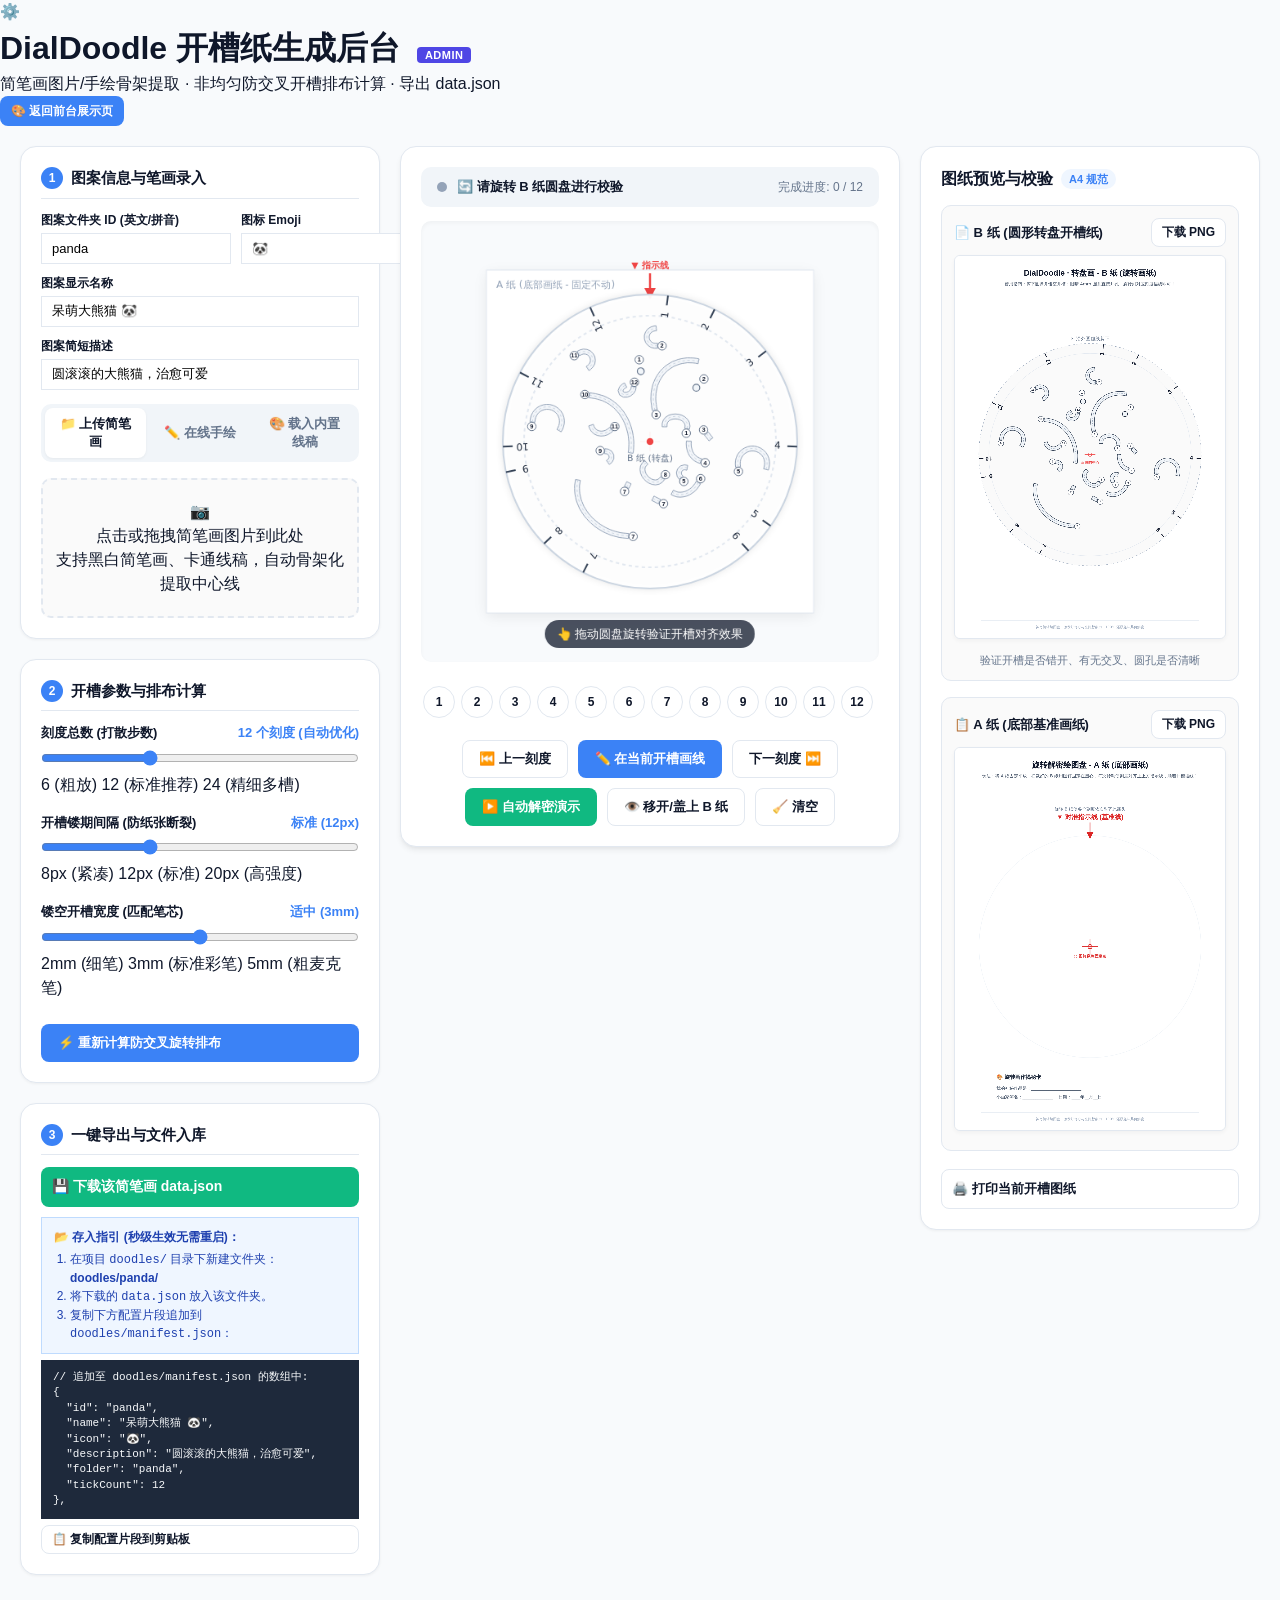
==== admin.html @ 99092602 "feat: split user display and admin generator, support precomputed doodle data management" ====
<!DOCTYPE html>
<html lang="zh-CN">
<head>
  <meta charset="UTF-8">
  <meta name="viewport" content="width=device-width, initial-scale=1.0">
  <title>转盘画 · 后台开槽纸生成管理 - DialDoodle Admin</title>
  <link rel="stylesheet" href="css/style.css">
  <style>
    .admin-badge {
      background: #4F46E5;
      color: #FFFFFF;
      font-size: 11px;
      padding: 2px 8px;
      border-radius: 4px;
      font-weight: 700;
      letter-spacing: 0.5px;
      margin-left: 8px;
    }
    .form-row {
      display: flex;
      gap: 10px;
      margin-bottom: 10px;
    }
    .form-group {
      flex: 1;
      display: flex;
      flex-direction: column;
      gap: 4px;
    }
    .form-label {
      font-size: 12px;
      font-weight: 600;
      color: var(--text-main);
    }
    .form-input {
      padding: 7px 10px;
      font-size: 13px;
      border: 1px solid var(--border-color);
      border-radius: var(--radius-sm);
      outline: none;
      transition: border-color 0.2s;
    }
    .form-input:focus {
      border-color: var(--primary);
      box-shadow: 0 0 0 2px rgba(37, 99, 235, 0.15);
    }
    .step-header {
      display: flex;
      align-items: center;
      gap: 8px;
      margin-bottom: 12px;
      padding-bottom: 8px;
      border-bottom: 1px solid var(--border-color);
    }
    .step-num {
      width: 22px;
      height: 22px;
      border-radius: 50%;
      background: var(--primary);
      color: #fff;
      display: flex;
      align-items: center;
      justify-content: center;
      font-size: 12px;
      font-weight: 700;
    }
    .code-box {
      background: #1E293B;
      color: #F8FAFC;
      padding: 10px 12px;
      border-radius: var(--radius-sm);
      font-family: Consolas, monospace;
      font-size: 11px;
      overflow-x: auto;
      margin-top: 6px;
      line-height: 1.4;
      white-space: pre;
    }
    .file-guide {
      background: #EFF6FF;
      border: 1px solid #BFDBFE;
      border-radius: var(--radius-sm);
      padding: 10px 12px;
      font-size: 12px;
      color: #1E40AF;
      line-height: 1.5;
      margin-top: 10px;
    }
    .file-guide ol {
      margin: 4px 0 0 16px;
      padding: 0;
    }
  </style>
</head>
<body>

  <!-- 顶部导航栏 -->
  <header class="navbar">
    <div class="navbar-brand">
      <div class="brand-logo">⚙️</div>
      <div class="brand-info">
        <h1 class="brand-title">
          DialDoodle 开槽纸生成后台
          <span class="admin-badge">ADMIN</span>
        </h1>
        <p class="brand-subtitle">简笔画图片/手绘骨架提取 · 非均匀防交叉开槽排布计算 · 导出 data.json</p>
      </div>
    </div>
    <div class="navbar-actions">
      <a href="index.html" class="btn btn-primary btn-sm" style="text-decoration: none;">
        🎨 返回前台展示页
      </a>
    </div>
  </header>

  <!-- 主布局网格 -->
  <main class="app-container">

    <!-- 左侧：输入与算法计算 -->
    <aside class="panel-left">

      <!-- 步骤 1: 简笔画基本信息与输入 -->
      <section class="card">
        <div class="step-header">
          <div class="step-num">1</div>
          <h3 style="font-size: 15px; font-weight: 700; margin: 0;">图案信息与笔画录入</h3>
        </div>

        <!-- 基本元数据 -->
        <div class="form-row">
          <div class="form-group" style="flex: 1.2;">
            <label class="form-label" for="inputDoodleId">图案文件夹 ID (英文/拼音)</label>
            <input type="text" id="inputDoodleId" class="form-input" value="panda" placeholder="如 panda, cat">
          </div>
          <div class="form-group" style="flex: 0.8;">
            <label class="form-label" for="inputDoodleIcon">图标 Emoji</label>
            <input type="text" id="inputDoodleIcon" class="form-input" value="🐼" placeholder="如 🐼">
          </div>
        </div>

        <div class="form-group" style="margin-bottom: 10px;">
          <label class="form-label" for="inputDoodleName">图案显示名称</label>
          <input type="text" id="inputDoodleName" class="form-input" value="呆萌大熊猫 🐼" placeholder="如 呆萌大熊猫 🐼">
        </div>

        <div class="form-group" style="margin-bottom: 14px;">
          <label class="form-label" for="inputDoodleDesc">图案简短描述</label>
          <input type="text" id="inputDoodleDesc" class="form-input" value="圆滚滚的大熊猫，治愈可爱" placeholder="如 圆滚滚的大熊猫">
        </div>

        <!-- 录入方式选项卡 -->
        <div class="tab-header">
          <button class="tab-btn active" data-tab="upload">📁 上传简笔画</button>
          <button class="tab-btn" data-tab="doodle">✏️ 在线手绘</button>
          <button class="tab-btn" data-tab="preset">🎨 载入内置线稿</button>
        </div>

        <!-- Tab 1: 上传图片 -->
        <div class="tab-content" id="tab-upload">
          <div class="upload-dropzone" id="dropzone">
            <input type="file" id="fileInput" accept="image/*" style="display: none;">
            <div id="dropzonePrompt">
              <span class="upload-icon">📷</span>
              <p class="upload-text">点击或拖拽简笔画图片到此处</p>
              <p class="upload-hint">支持黑白简笔画、卡通线稿，自动骨架化提取中心线</p>
            </div>
            <div id="dropzonePreview" style="display: none; width: 100%; height: 100%; flex-direction: column; align-items: center; justify-content: center; gap: 8px;">
              <img id="uploadPreviewImg" style="max-width: 100%; max-height: 120px; object-fit: contain; border-radius: 4px; border: 1px solid #CBD5E1; background: #fff;">
              <span id="uploadFileName" style="font-size: 11px; color: #64748B; word-break: break-all;"></span>
            </div>
          </div>
          <div id="uploadActionBar" style="display: none; justify-content: center; margin-top: 8px;">
            <button class="btn btn-outline btn-sm" id="btnChangeImage">🔄 重新选择图片</button>
          </div>
          <div class="upload-progress-container" id="uploadProgressContainer" style="display: none; margin-top: 10px;">
            <div class="progress-bar-wrap">
              <div class="progress-bar-fill" id="uploadProgressBar" style="width: 0%;"></div>
            </div>
            <div class="progress-bar-text" id="uploadProgressText">正在处理...</div>
          </div>
        </div>

        <!-- Tab 2: 在线涂鸦板 -->
        <div class="tab-content" id="tab-doodle" style="display: none;">
          <div class="doodle-container">
            <canvas id="doodleCanvas" width="280" height="200"></canvas>
            <div class="doodle-tools">
              <button class="btn btn-outline btn-sm" id="btnClearDoodle">清空画布</button>
              <button class="btn btn-primary btn-sm" id="btnApplyDoodle">确认并提取笔画</button>
            </div>
          </div>
        </div>

        <!-- Tab 3: 内置线稿参考 -->
        <div class="tab-content" id="tab-preset" style="display: none;">
          <div class="preset-grid" id="adminPresetGrid">
            <!-- 由 JS 填充内置预设 -->
          </div>
        </div>

      </section>

      <!-- 步骤 2: 开槽计算与排布参数 -->
      <section class="card">
        <div class="step-header">
          <div class="step-num">2</div>
          <h3 style="font-size: 15px; font-weight: 700; margin: 0;">开槽参数与排布计算</h3>
        </div>

        <!-- 刻度数量 -->
        <div class="control-group">
          <div class="control-label">
            <span>刻度总数 (打散步数)</span>
            <span class="val-tag" id="tickCountVal">12 个刻度</span>
          </div>
          <input type="range" class="range-slider" id="tickCountRange" min="6" max="24" step="1" value="12">
          <div class="slider-marks">
            <span>6 (粗放)</span>
            <span>12 (标准推荐)</span>
            <span>24 (精细多槽)</span>
          </div>
        </div>

        <!-- 开槽安全间隔 -->
        <div class="control-group">
          <div class="control-label">
            <span>开槽镂期间隔 (防纸张断裂)</span>
            <span class="val-tag" id="clearanceVal">标准 (12px)</span>
          </div>
          <input type="range" class="range-slider" id="clearanceRange" min="8" max="20" step="2" value="12">
          <div class="slider-marks">
            <span>8px (紧凑)</span>
            <span>12px (标准)</span>
            <span>20px (高强度)</span>
          </div>
        </div>

        <!-- 开槽宽度 -->
        <div class="control-group">
          <div class="control-label">
            <span>镂空开槽宽度 (匹配笔芯)</span>
            <span class="val-tag" id="slotWidthVal">适中 (3mm)</span>
          </div>
          <input type="range" class="range-slider" id="slotWidthRange" min="2" max="10" step="1" value="6">
          <div class="slider-marks">
            <span>2mm (细笔)</span>
            <span>3mm (标准彩笔)</span>
            <span>5mm (粗麦克笔)</span>
          </div>
        </div>

        <!-- 重新计算按钮 -->
        <button class="btn btn-primary" id="btnRegenerateAdmin" style="width: 100%; margin-top: 8px;">
          ⚡ 重新计算防交叉旋转排布
        </button>
      </section>

      <!-- 步骤 3: 导出与存入 doodles/ 目录指引 -->
      <section class="card">
        <div class="step-header">
          <div class="step-num">3</div>
          <h3 style="font-size: 15px; font-weight: 700; margin: 0;">一键导出与文件入库</h3>
        </div>

        <button class="btn btn-success" id="btnDownloadDataJson" style="width: 100%; padding: 10px; font-size: 14px; font-weight: 700;">
          💾 下载该简笔画 data.json
        </button>

        <div class="file-guide">
          <strong>📂 存入指引 (秒级生效无需重启)：</strong>
          <ol>
            <li>在项目 <code>doodles/</code> 目录下新建文件夹：<br><strong id="guideFolderText">doodles/panda/</strong></li>
            <li>将下载的 <code>data.json</code> 放入该文件夹。</li>
            <li>复制下方配置片段追加到 <code>doodles/manifest.json</code>：</li>
          </ol>
        </div>

        <div class="code-box" id="manifestSnippetCode">
// 计算完成后在此生成 manifest.json 配置片段
        </div>

        <button class="btn btn-outline btn-sm" id="btnCopySnippet" style="width: 100%; margin-top: 6px;">
          📋 复制配置片段到剪贴板
        </button>
      </section>

    </aside>

    <!-- 中间：模拟解密与验证 -->
    <section class="simulator-section">
      <div class="simulator-card">
        
        <!-- 状态栏 -->
        <div class="simulator-status-bar">
          <div class="status-left">
            <div class="status-indicator" id="statusIndicator"></div>
            <div class="status-text" id="statusText">等待计算或载入笔画...</div>
          </div>
          <div class="status-right" id="statusProgress">
            完成进度: 0 / 12
          </div>
        </div>

        <!-- 模拟器画布容器 -->
        <div class="simulator-canvas-wrapper">
          <canvas id="simCanvas" width="560" height="540"></canvas>
          <div class="drag-hint">
            <span>👆 拖动圆盘旋转验证开槽对齐效果</span>
          </div>
        </div>

        <!-- 刻度快速导航指示胶囊 -->
        <div class="tick-pills-scroll" id="tickPillsContainer"></div>

        <!-- 模拟操作按钮群 -->
        <div class="btn-row" style="margin-top: 14px;">
          <button class="btn btn-outline" id="btnPrevTick">⏮️ 上一刻度</button>
          <button class="btn btn-primary" id="btnDrawStroke">✏️ 在当前开槽画线</button>
          <button class="btn btn-outline" id="btnNextTick">下一刻度 ⏭️</button>
          <button class="btn btn-success" id="btnAutoPlay">▶️ 自动解密演示</button>
          <button class="btn btn-outline" id="btnToggleBPaper">👁️ 移开/盖上 B 纸</button>
          <button class="btn btn-outline" id="btnClearSim">🧹 清空</button>
        </div>

      </div>
    </section>

    <!-- 右侧：图纸预览与验证 -->
    <aside class="panel-export">
      <div class="card">
        <h3 class="card-title">
          <span>图纸预览与校验</span>
          <span class="badge">A4 规范</span>
        </h3>

        <div class="preview-cards">
          
          <!-- B 纸预览卡片 -->
          <div class="preview-box print-page" id="bPaperBox">
            <h4>
              <span>📄 B 纸 (圆形转盘开槽纸)</span>
              <button class="btn btn-outline btn-sm" id="btnDownloadB">下载 PNG</button>
            </h4>
            <canvas id="bPaperCanvas"></canvas>
            <p style="font-size: 11px; color: #64748B; margin-top: 6px;">验证开槽是否错开、有无交叉、圆孔是否清晰</p>
          </div>

          <!-- A 纸预览卡片 -->
          <div class="preview-box print-page" id="aPaperBox">
            <h4>
              <span>📋 A 纸 (底部基准画纸)</span>
              <button class="btn btn-outline btn-sm" id="btnDownloadA">下载 PNG</button>
            </h4>
            <canvas id="aPaperCanvas"></canvas>
          </div>

        </div>

        <div style="margin-top: 18px;">
          <button class="btn btn-outline" id="btnPrintAll" style="width: 100%; padding: 10px;">
            🖨️ 打印当前开槽图纸
          </button>
        </div>

      </div>
    </aside>

  </main>

  <!-- 引入管理员脚本 -->
  <script type="module" src="js/admin.js"></script>

</body>
</html>
---- css/style.css ----
/* 全局基础与重置 */
:root {
  --primary: #3B82F6;
  --primary-hover: #2563EB;
  --primary-light: #EFF6FF;
  --success: #10B981;
  --accent: #F59E0B;
  --danger: #EF4444;
  --bg-main: #F8FAFC;
  --bg-card: #FFFFFF;
  --border-color: #E2E8F0;
  --text-main: #0F172A;
  --text-muted: #64748B;
  --radius-lg: 16px;
  --radius-md: 10px;
  --shadow-sm: 0 1px 3px rgba(0, 0, 0, 0.05);
  --shadow-md: 0 4px 6px -1px rgba(0, 0, 0, 0.07), 0 2px 4px -2px rgba(0, 0, 0, 0.05);
  --shadow-lg: 0 10px 15px -3px rgba(0, 0, 0, 0.08), 0 4px 6px -4px rgba(0, 0, 0, 0.03);
}

* {
  box-sizing: border-box;
  margin: 0;
  padding: 0;
}

body {
  font-family: -apple-system, BlinkMacSystemFont, "Segoe UI", Roboto, "PingFang SC", "Hiragino Sans GB", "Microsoft YaHei", sans-serif;
  background-color: var(--bg-main);
  color: var(--text-main);
  line-height: 1.5;
  -webkit-font-smoothing: antialiased;
}

/* 顶部导航栏 */
.header {
  background: var(--bg-card);
  border-bottom: 1px solid var(--border-color);
  padding: 14px 24px;
  display: flex;
  align-items: center;
  justify-content: space-between;
  box-shadow: var(--shadow-sm);
  position: sticky;
  top: 0;
  z-index: 100;
}

.logo-area {
  display: flex;
  align-items: center;
  gap: 12px;
}

.logo-icon {
  width: 38px;
  height: 38px;
  background: linear-gradient(135deg, #3B82F6, #8B5CF6);
  border-radius: 10px;
  display: flex;
  align-items: center;
  justify-content: center;
  color: #fff;
  font-size: 20px;
}

.logo-text h1 {
  font-size: 18px;
  font-weight: 700;
  color: var(--text-main);
}

.logo-text p {
  font-size: 12px;
  color: var(--text-muted);
}

.header-actions {
  display: flex;
  gap: 12px;
}

/* 主体容器 */
.app-container {
  max-width: 1440px;
  margin: 20px auto;
  padding: 0 20px;
  display: grid;
  grid-template-columns: 360px 1fr 340px;
  gap: 20px;
}

@media (max-width: 1200px) {
  .app-container {
    grid-template-columns: 340px 1fr;
  }
  .panel-export {
    grid-column: span 2;
  }
}

@media (max-width: 860px) {
  .app-container {
    grid-template-columns: 1fr;
  }
  .panel-export {
    grid-column: span 1;
  }
}

/* 卡片通用样式 */
.card {
  background: var(--bg-card);
  border-radius: var(--radius-lg);
  border: 1px solid var(--border-color);
  box-shadow: var(--shadow-sm);
  padding: 20px;
  margin-bottom: 20px;
}

.card-title {
  font-size: 16px;
  font-weight: 700;
  margin-bottom: 14px;
  display: flex;
  align-items: center;
  gap: 8px;
}

.card-title .badge {
  font-size: 11px;
  background: var(--primary-light);
  color: var(--primary);
  padding: 2px 8px;
  border-radius: 12px;
  font-weight: 600;
}

/* Tab 切换 */
.tab-header {
  display: flex;
  background: #F1F5F9;
  padding: 4px;
  border-radius: var(--radius-md);
  margin-bottom: 16px;
  gap: 4px;
}

.tab-btn {
  flex: 1;
  padding: 7px 10px;
  border: none;
  background: transparent;
  font-size: 13px;
  font-weight: 600;
  color: var(--text-muted);
  border-radius: 8px;
  cursor: pointer;
  transition: all 0.2s;
  text-align: center;
}

.tab-btn.active {
  background: #FFFFFF;
  color: var(--text-main);
  box-shadow: var(--shadow-sm);
}

/* 预设网格 */
.preset-grid {
  display: grid;
  grid-template-columns: repeat(2, 1fr);
  gap: 10px;
}

.preset-card {
  border: 2px solid var(--border-color);
  border-radius: var(--radius-md);
  padding: 12px 10px;
  cursor: pointer;
  text-align: center;
  transition: all 0.2s cubic-bezier(0.4, 0, 0.2, 1);
  background: #FFFFFF;
  display: flex;
  flex-direction: column;
  align-items: center;
  gap: 6px;
  box-shadow: 0 1px 3px rgba(0, 0, 0, 0.04);
}

.preset-card:hover {
  border-color: var(--primary);
  background: var(--primary-light);
  transform: translateY(-2px);
  box-shadow: 0 4px 12px rgba(37, 99, 235, 0.12);
}

.preset-card.active {
  border-color: var(--primary);
  background: var(--primary-light);
  box-shadow: 0 0 0 2px rgba(37, 99, 235, 0.25);
}

.preset-card .card-icon {
  font-size: 26px;
  line-height: 1;
}

.preset-card .card-body {
  width: 100%;
}

.preset-card .card-name {
  font-size: 13px;
  font-weight: 700;
  color: var(--text-main);
  margin-bottom: 2px;
  white-space: nowrap;
  overflow: hidden;
  text-overflow: ellipsis;
}

.preset-card.active .card-name {
  color: var(--primary);
}

.preset-card .card-desc {
  font-size: 11px;
  color: var(--text-muted);
  line-height: 1.3;
  margin-bottom: 6px;
  display: -webkit-box;
  -webkit-line-clamp: 2;
  -webkit-box-orient: vertical;
  overflow: hidden;
}

.preset-card .card-badge {
  display: inline-block;
  font-size: 10px;
  font-weight: 600;
  padding: 1px 6px;
  border-radius: 10px;
  background: #E2E8F0;
  color: #475569;
}

.preset-card.active .card-badge {
  background: rgba(37, 99, 235, 0.15);
  color: var(--primary);
}

/* 涂鸦板容器 */
.doodle-container {
  text-align: center;
}

#doodleCanvas {
  border: 1px dashed var(--border-color);
  border-radius: var(--radius-md);
  background: #FFFFFF;
  cursor: crosshair;
  touch-action: none;
}

.doodle-tools {
  margin-top: 10px;
  display: flex;
  justify-content: center;
  gap: 8px;
}

/* 上传框 */
.upload-dropzone {
  border: 2px dashed var(--border-color);
  border-radius: var(--radius-md);
  padding: 16px 12px;
  text-align: center;
  cursor: pointer;
  background: #FAFAFA;
  transition: all 0.2s;
  min-height: 140px;
  display: flex;
  align-items: center;
  justify-content: center;
  position: relative;
  overflow: hidden;
}

.upload-dropzone:hover {
  border-color: var(--primary);
  background: var(--primary-light);
}

#dropzonePrompt {
  width: 100%;
}

#dropzonePreview {
  width: 100%;
  min-height: 140px;
  max-height: 190px;
  position: relative;
  display: flex;
  align-items: center;
  justify-content: center;
  padding: 4px;
}

#dropzonePreview img {
  max-width: 100%;
  max-height: 180px;
  object-fit: contain;
  border-radius: 6px;
  display: block;
}

/* 移至外部下方的操作栏，100% 杜绝遮挡原图任何区域 */
.upload-action-bar {
  margin-top: 10px;
  padding: 8px 12px;
  background: #F1F5F9;
  border: 1px solid #E2E8F0;
  border-radius: 8px;
  display: flex;
  justify-content: space-between;
  align-items: center;
}

.upload-file-tag {
  font-size: 12px;
  font-weight: 600;
  color: #334155;
  max-width: 170px;
  white-space: nowrap;
  overflow: hidden;
  text-overflow: ellipsis;
}

/* 进度条样式 */
.upload-progress-container {
  margin-top: 10px;
  padding: 8px 10px;
  background: #F8FAFC;
  border: 1px solid #E2E8F0;
  border-radius: 8px;
}

.progress-bar-track {
  width: 100%;
  height: 8px;
  background: #E2E8F0;
  border-radius: 9999px;
  overflow: hidden;
}

.progress-bar-fill {
  height: 100%;
  background: linear-gradient(90deg, #3B82F6, #10B981);
  border-radius: 9999px;
  transition: width 0.3s ease;
}

.progress-bar-text {
  font-size: 11px;
  color: #475569;
  margin-top: 5px;
  text-align: center;
  font-weight: 500;
}

/* 导入图片预览卡片 */
.upload-preview-card {
  border: 1px solid var(--border-color);
  border-radius: var(--radius-md);
  padding: 10px;
  background: #FFFFFF;
  box-shadow: var(--shadow-sm);
}

.preview-img-box {
  width: 100%;
  height: 155px;
  background: #F8FAFC;
  border-radius: 8px;
  display: flex;
  align-items: center;
  justify-content: center;
  overflow: hidden;
  border: 1px solid #E2E8F0;
}

.preview-img-box img {
  max-width: 100%;
  max-height: 100%;
  object-fit: contain;
}

.preview-meta {
  display: flex;
  align-items: center;
  justify-content: space-between;
  margin-top: 10px;
  padding: 0 4px;
}

.preview-info {
  display: flex;
  flex-direction: column;
  gap: 2px;
  max-width: 170px;
}

.preview-badge {
  font-size: 10px;
  font-weight: 600;
  color: #059669;
  background: #ECFDF5;
  padding: 1px 6px;
  border-radius: 4px;
  display: inline-block;
  width: fit-content;
}

.preview-filename {
  font-size: 12px;
  color: var(--text-main);
  white-space: nowrap;
  overflow: hidden;
  text-overflow: ellipsis;
  font-weight: 500;
}

/* 参数控制器 */
.control-group {
  margin-bottom: 16px;
}

.control-label {
  display: flex;
  justify-content: space-between;
  font-size: 13px;
  font-weight: 600;
  margin-bottom: 6px;
}

.control-label .val-tag {
  color: var(--primary);
  font-weight: 700;
}

input[type="range"] {
  width: 100%;
  accent-color: var(--primary);
  cursor: pointer;
}

.radio-group {
  display: flex;
  gap: 8px;
}

.radio-pill {
  flex: 1;
  border: 1px solid var(--border-color);
  padding: 7px 8px;
  border-radius: 8px;
  font-size: 12px;
  font-weight: 600;
  text-align: center;
  cursor: pointer;
  user-select: none;
  background: #FAFAFA;
}

.radio-pill.active {
  background: var(--primary-light);
  border-color: var(--primary);
  color: var(--primary);
}

/* 中间模拟器区域 */
.simulator-section {
  display: flex;
  flex-direction: column;
  gap: 16px;
}

.simulator-card {
  background: var(--bg-card);
  border-radius: var(--radius-lg);
  border: 1px solid var(--border-color);
  padding: 20px;
  display: flex;
  flex-direction: column;
  align-items: center;
  box-shadow: var(--shadow-md);
  position: relative;
}

.simulator-canvas-wrapper {
  position: relative;
  display: flex;
  justify-content: center;
  align-items: center;
  width: 100%;
  max-width: 560px;
  user-select: none;
  margin-bottom: 16px;
}

#simCanvas {
  width: 100%;
  max-width: 560px;
  height: auto;
  aspect-ratio: 560 / 540;
  border-radius: var(--radius-md);
  cursor: grab;
  touch-action: none;
  background: #F8FAFC;
  box-shadow: inset 0 2px 4px rgba(0,0,0,0.04);
}

#simCanvas:active {
  cursor: grabbing;
}

/* 提示气泡 */
.drag-hint {
  position: absolute;
  bottom: 14px;
  left: 50%;
  transform: translateX(-50%);
  background: rgba(15, 23, 42, 0.75);
  backdrop-filter: blur(4px);
  color: #fff;
  padding: 5px 12px;
  border-radius: 20px;
  font-size: 12px;
  pointer-events: none;
  display: flex;
  align-items: center;
  gap: 6px;
}

/* 模拟器控制栏 */
.simulator-status-bar {
  width: 100%;
  background: #F1F5F9;
  border-radius: var(--radius-md);
  padding: 10px 16px;
  display: flex;
  align-items: center;
  justify-content: space-between;
  margin-bottom: 14px;
}

.status-left {
  display: flex;
  align-items: center;
  gap: 10px;
}

.status-indicator {
  width: 10px;
  height: 10px;
  border-radius: 50%;
  background: #94A3B8;
}

.status-indicator.aligned {
  background: var(--danger);
  box-shadow: 0 0 8px rgba(239, 68, 68, 0.7);
  animation: pulse 1.2s infinite;
}

@keyframes pulse {
  0% { transform: scale(1); }
  50% { transform: scale(1.3); }
  100% { transform: scale(1); }
}

.status-text {
  font-size: 13px;
  font-weight: 600;
}

.status-right {
  font-size: 12px;
  color: var(--text-muted);
}

/* 按钮组 */
.btn-row {
  display: flex;
  flex-wrap: wrap;
  gap: 10px;
  width: 100%;
  justify-content: center;
}

.btn {
  padding: 9px 16px;
  border-radius: 8px;
  font-size: 13px;
  font-weight: 600;
  border: 1px solid transparent;
  cursor: pointer;
  display: inline-flex;
  align-items: center;
  gap: 6px;
  transition: all 0.2s;
}

.btn-primary {
  background: var(--primary);
  color: #fff;
}

.btn-primary:hover {
  background: var(--primary-hover);
}

.btn-outline {
  background: #fff;
  border-color: var(--border-color);
  color: var(--text-main);
}

.btn-outline:hover {
  background: #F8FAFC;
  border-color: #CBD5E1;
}

.btn-success {
  background: var(--success);
  color: #fff;
}

.btn-success:hover {
  background: #059669;
}

.btn-danger {
  background: var(--danger);
  color: #fff;
}

.btn-sm {
  padding: 5px 10px;
  font-size: 12px;
}

/* 刻度进度点 */
.tick-pills-scroll {
  width: 100%;
  overflow-x: auto;
  display: flex;
  gap: 6px;
  padding: 8px 2px;
}

.tick-pill {
  min-width: 32px;
  height: 32px;
  display: flex;
  align-items: center;
  justify-content: center;
  border-radius: 50%;
  font-size: 12px;
  font-weight: 700;
  border: 1px solid var(--border-color);
  background: #FFFFFF;
  cursor: pointer;
  transition: all 0.2s;
  flex-shrink: 0;
}

.tick-pill:hover {
  border-color: var(--primary);
}

.tick-pill.aligned {
  border-color: var(--danger);
  color: var(--danger);
  font-weight: 800;
  box-shadow: 0 0 6px rgba(239, 68, 68, 0.4);
}

.tick-pill.completed {
  background: #D1FAE5;
  border-color: var(--success);
  color: #065F46;
}

/* 打印与导出面板 */
.preview-cards {
  display: flex;
  flex-direction: column;
  gap: 16px;
}

.preview-box {
  border: 1px solid var(--border-color);
  border-radius: var(--radius-md);
  padding: 12px;
  background: #FAFAFA;
  text-align: center;
}

.preview-box h4 {
  font-size: 13px;
  font-weight: 700;
  margin-bottom: 8px;
  display: flex;
  justify-content: space-between;
  align-items: center;
}

.preview-box canvas {
  width: 100%;
  height: auto;
  border: 1px solid var(--border-color);
  border-radius: 6px;
  box-shadow: 0 2px 4px rgba(0,0,0,0.04);
  background: #fff;
}

.instructions-list {
  font-size: 12px;
  color: var(--text-muted);
  line-height: 1.6;
  margin-top: 10px;
  padding-left: 18px;
}

.instructions-list li {
  margin-bottom: 4px;
}

/* 打印媒体样式：关键！实现直接 A4 分页打印 */
@media print {
  body {
    background: #fff !important;
    padding: 0 !important;
    margin: 0 !important;
  }

  .header,
  .panel-control,
  .simulator-section,
  .header-actions,
  .btn,
  .instructions-card {
    display: none !important;
  }

  .app-container {
    display: block !important;
    max-width: none !important;
    margin: 0 !important;
    padding: 0 !important;
  }

  .panel-export {
    display: block !important;
    width: 100% !important;
    padding: 0 !important;
  }

  .card {
    border: none !important;
    box-shadow: none !important;
    padding: 0 !important;
    margin: 0 !important;
  }

  .print-page {
    page-break-after: always !important;
    break-after: page !important;
    width: 100% !important;
    height: 100vh !important;
    display: flex !important;
    flex-direction: column !important;
    justify-content: center !important;
    align-items: center !important;
  }

  .preview-box {
    border: none !important;
    background: transparent !important;
    padding: 0 !important;
    margin: 0 !important;
  }

  .preview-box h4,
  .preview-box .btn {
    display: none !important;
  }

  .preview-box canvas {
    max-width: 96% !important;
    max-height: 96vh !important;
    border: none !important;
    box-shadow: none !important;
  }
}
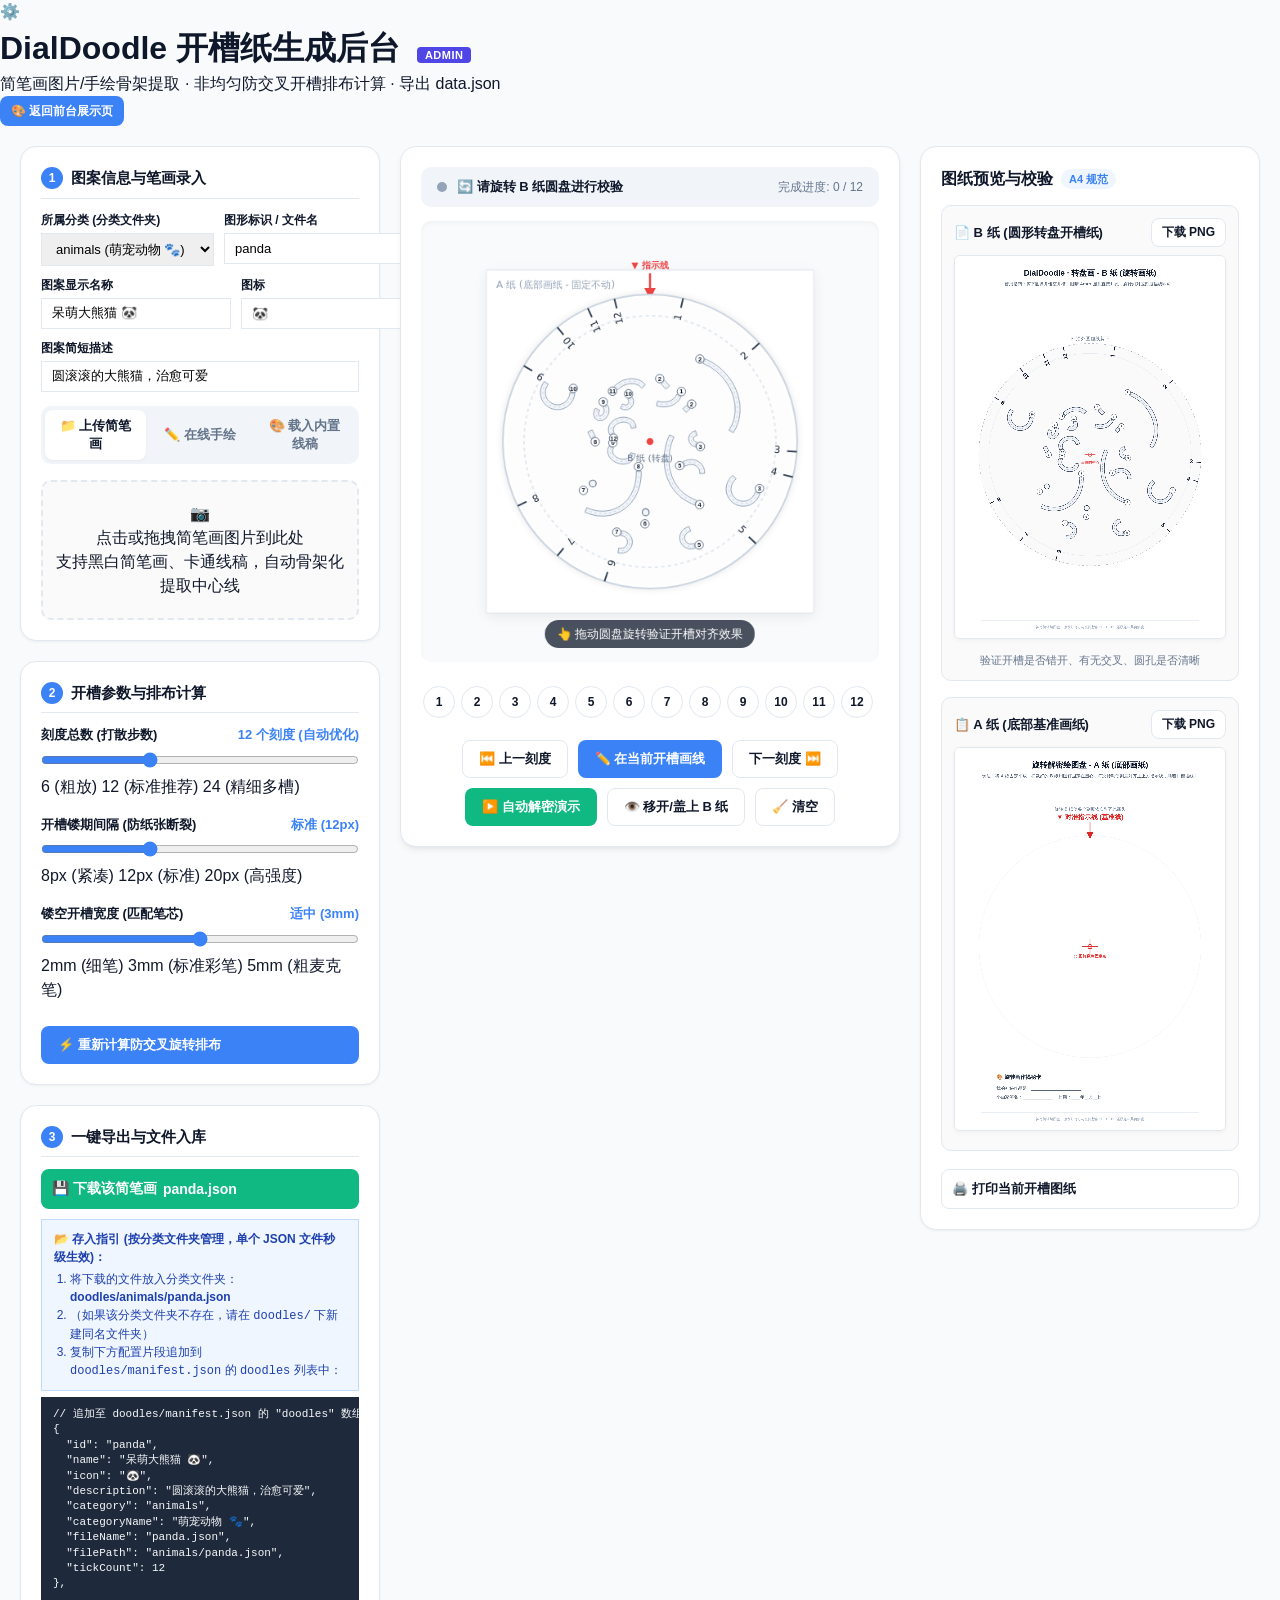
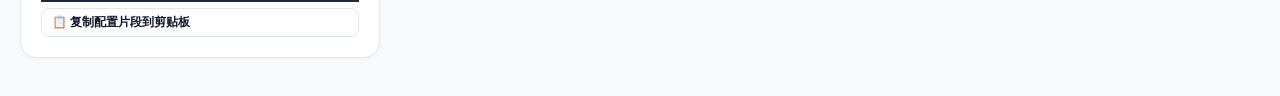
==== commit b9d9f2bc: "feat: organize doodles by category folders with single json files (e.g., animals/bear.json)" ====
--- a/admin.html
+++ b/admin.html
@@ -129,18 +129,31 @@
         <!-- 基本元数据 -->
         <div class="form-row">
           <div class="form-group" style="flex: 1.2;">
-            <label class="form-label" for="inputDoodleId">图案文件夹 ID (英文/拼音)</label>
-            <input type="text" id="inputDoodleId" class="form-input" value="panda" placeholder="如 panda, cat">
+            <label class="form-label" for="inputDoodleCategory">所属分类 (分类文件夹)</label>
+            <select id="inputDoodleCategory" class="form-input">
+              <option value="animals" data-name="萌宠动物 🐾" selected>animals (萌宠动物 🐾)</option>
+              <option value="toys" data-name="玩具交通 🚗">toys (玩具交通 🚗)</option>
+              <option value="daily" data-name="生活用品 ⏰">daily (生活用品 ⏰)</option>
+              <option value="still_life" data-name="趣味静物 ⛄">still_life (趣味静物 ⛄)</option>
+              <option value="plants" data-name="花草植物 🌿">plants (花草植物 🌿)</option>
+              <option value="custom" data-name="自定义分类 📁">custom (自定义分类...)</option>
+            </select>
           </div>
           <div class="form-group" style="flex: 0.8;">
-            <label class="form-label" for="inputDoodleIcon">图标 Emoji</label>
+            <label class="form-label" for="inputDoodleId">图形标识 / 文件名</label>
+            <input type="text" id="inputDoodleId" class="form-input" value="panda" placeholder="如 panda, desk">
+          </div>
+        </div>
+
+        <div class="form-row">
+          <div class="form-group" style="flex: 1.5;">
+            <label class="form-label" for="inputDoodleName">图案显示名称</label>
+            <input type="text" id="inputDoodleName" class="form-input" value="呆萌大熊猫 🐼" placeholder="如 呆萌大熊猫 🐼">
+          </div>
+          <div class="form-group" style="flex: 0.5;">
+            <label class="form-label" for="inputDoodleIcon">图标</label>
             <input type="text" id="inputDoodleIcon" class="form-input" value="🐼" placeholder="如 🐼">
           </div>
-        </div>
-
-        <div class="form-group" style="margin-bottom: 10px;">
-          <label class="form-label" for="inputDoodleName">图案显示名称</label>
-          <input type="text" id="inputDoodleName" class="form-input" value="呆萌大熊猫 🐼" placeholder="如 呆萌大熊猫 🐼">
         </div>
 
         <div class="form-group" style="margin-bottom: 14px;">
@@ -263,15 +276,15 @@
         </div>
 
         <button class="btn btn-success" id="btnDownloadDataJson" style="width: 100%; padding: 10px; font-size: 14px; font-weight: 700;">
-          💾 下载该简笔画 data.json
+          💾 下载该简笔画 <span id="downloadBtnFileName">panda.json</span>
         </button>
 
         <div class="file-guide">
-          <strong>📂 存入指引 (秒级生效无需重启)：</strong>
+          <strong>📂 存入指引 (按分类文件夹管理，单个 JSON 文件秒级生效)：</strong>
           <ol>
-            <li>在项目 <code>doodles/</code> 目录下新建文件夹：<br><strong id="guideFolderText">doodles/panda/</strong></li>
-            <li>将下载的 <code>data.json</code> 放入该文件夹。</li>
-            <li>复制下方配置片段追加到 <code>doodles/manifest.json</code>：</li>
+            <li>将下载的文件放入分类文件夹：<br><strong id="guideFolderText">doodles/animals/panda.json</strong></li>
+            <li>（如果该分类文件夹不存在，请在 <code>doodles/</code> 下新建同名文件夹）</li>
+            <li>复制下方配置片段追加到 <code>doodles/manifest.json</code> 的 <code>doodles</code> 列表中：</li>
           </ol>
         </div>
 
--- a/css/style.css
+++ b/css/style.css
@@ -166,6 +166,38 @@
   box-shadow: var(--shadow-sm);
 }
 
+/* 分类标签栏 */
+.category-pills {
+  display: flex;
+  flex-wrap: wrap;
+  gap: 6px;
+  margin-bottom: 12px;
+}
+
+.category-pill {
+  padding: 4px 10px;
+  font-size: 12px;
+  font-weight: 600;
+  border-radius: 16px;
+  background: #F1F5F9;
+  color: var(--text-muted);
+  cursor: pointer;
+  transition: all 0.2s ease;
+  border: 1px solid transparent;
+  user-select: none;
+}
+
+.category-pill:hover {
+  background: #E2E8F0;
+  color: var(--text-main);
+}
+
+.category-pill.active {
+  background: var(--primary);
+  color: #FFFFFF;
+  box-shadow: 0 2px 6px rgba(37, 99, 235, 0.25);
+}
+
 /* 预设网格 */
 .preset-grid {
   display: grid;
